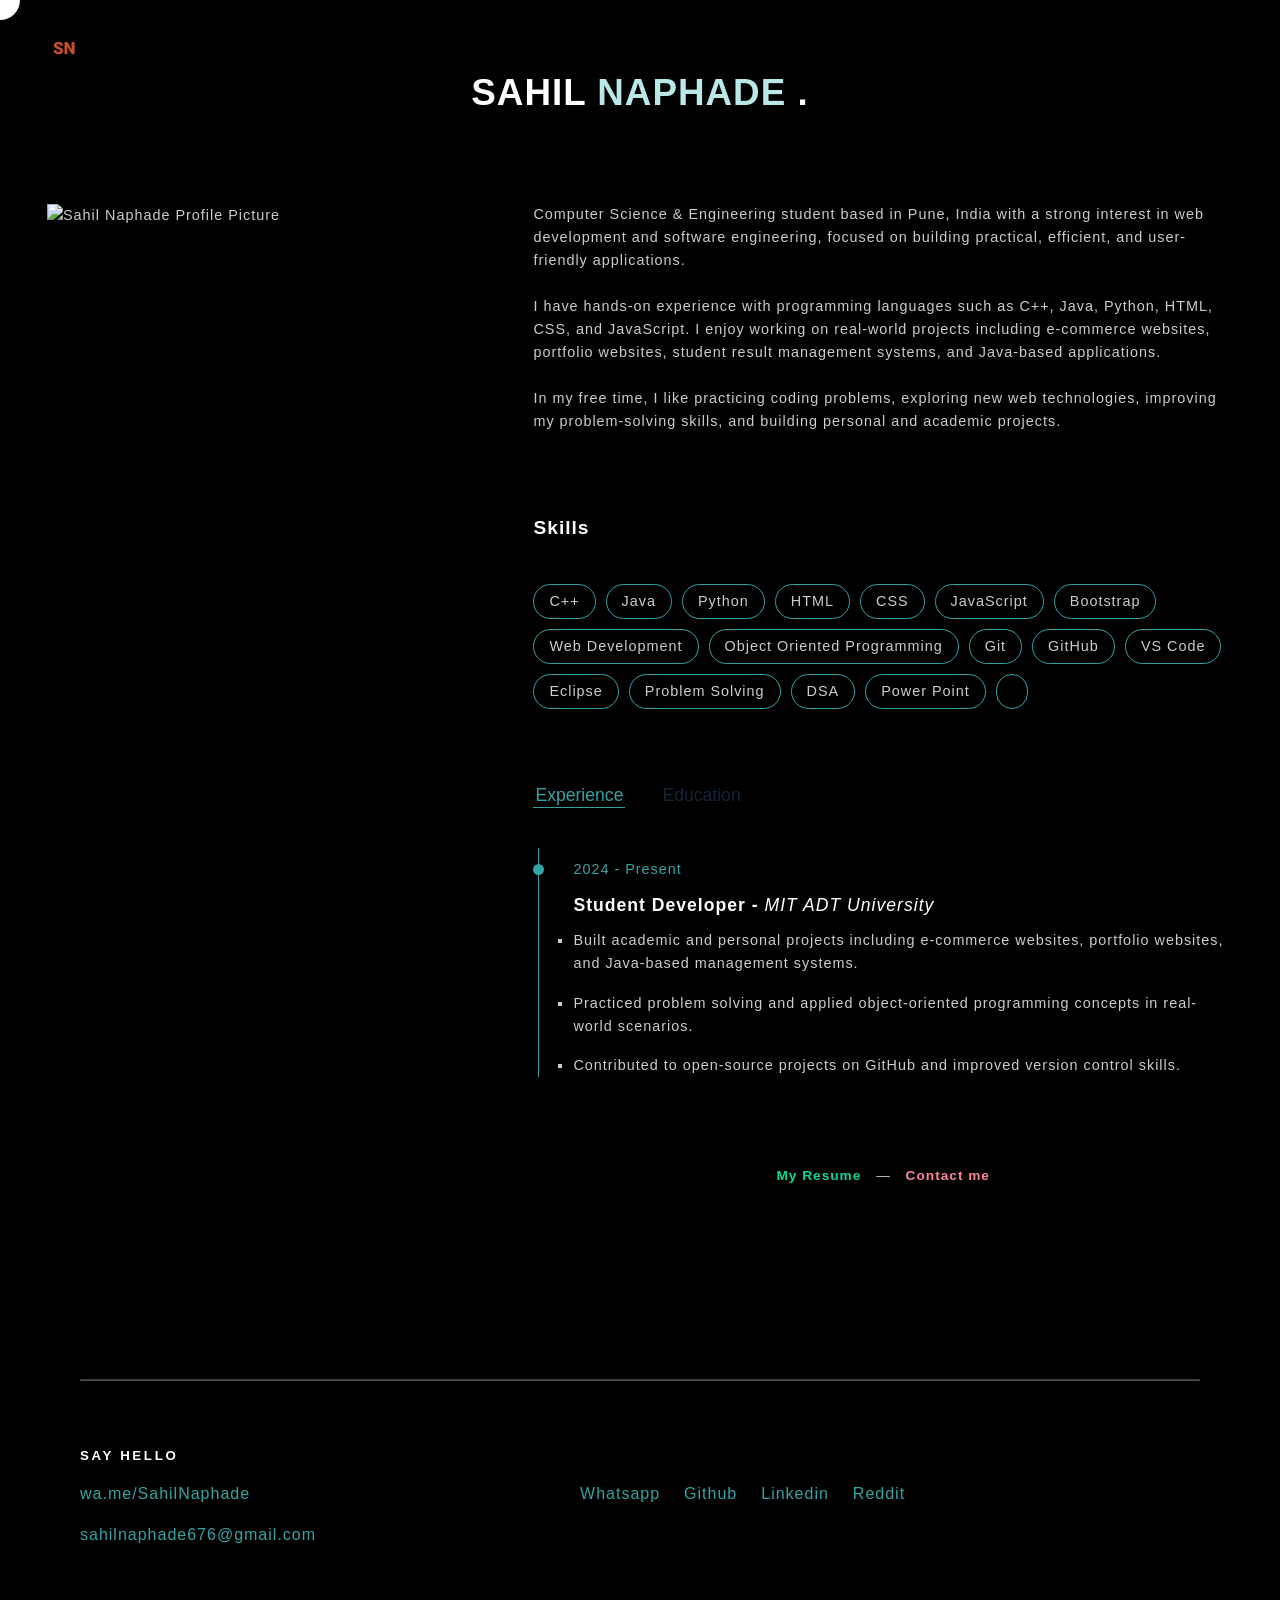
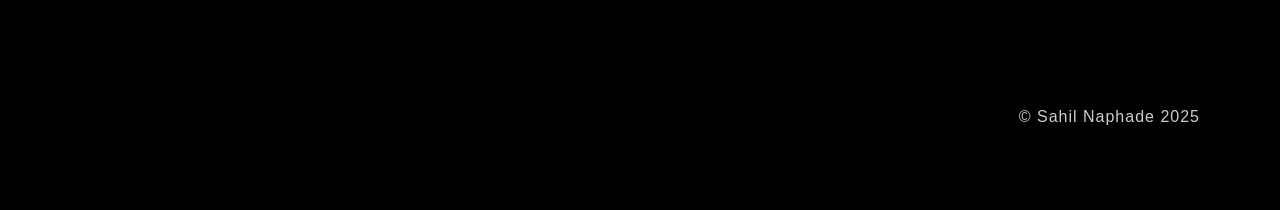
==== about.html @ 0ff56033 "Fix HTML formatting and restore original content" ====
<!DOCTYPE html>
<html lang="en" data-theme="dark">

<head>
  <meta charset="UTF-8" />
  <meta http-equiv="X-UA-Compatible" content="IE=edge" />
  <meta name="viewport" content="width=device-width, initial-scale=1.0" />

  <link rel="stylesheet" href="styles.min.css" />

  <link rel="icon" type="image/png" href="../assets/img/fav.png" />

  <link rel="stylesheet" href="https://use.typekit.net/kse0maf.css" />



  <!-- Primary Meta Tags -->
  <title>Sahil Naphade | About Me</title>
  <meta name="Keywords"
    content="Sahil Naphade, Frontend Engineer, Technical Writer, Code, Communication, Web Development, User Experience, UI/UX Design, Portfolio, Front-End Developer, Developer, UI Engineer, Nigeria" />
  <meta name="description"
    content=" Sahil Naphade is a skilled Frontend Engineer and Technical Writer with experience in crafting elegant and efficient code, and communicating technical solutions to a diverse audience." />

  <!-- Open Graph / Facebook -->
  <meta property="og:type" content="website" />
  <meta property="og:url" content="https://israelmitolu.netlify.app/" />
  <meta property="og:title" content="Sahil Naphade | Frontend Engineer and Technical Writer" />
  <meta property="og:description"
    content=" Sahil Naphade is a skilled Frontend Engineer and Technical Writer with experience in crafting elegant and efficient code, and communicating technical solutions to a diverse audience." />
  <meta property="og:image" content="/assets/img/seo-img.png" />

  <!-- Instagram -->
  <meta property="twitter:card" content="summary_large_image" />
  <meta property="twitter:url" content="https://israelmitolu.netlify.app/" />
  <meta property="twitter:title" content="Sahil Naphade | Frontend Engineer and Technical Writer" />
  <meta property="twitter:description"
    content=" Sahil Naphade is a skilled Frontend Engineer and Technical Writer with experience in crafting elegant and efficient code, and communicating technical solutions to a diverse audience." />
  <meta property="twitter:image" content="/assets/img/seo-img.png" />
  <link rel="stylesheet" href="https://use.typekit.net/kse0maf.css" />
</head>

<body>
  <div class="cursor-effect"></div>
  <a href="index.html" class="logo" aria-label="Home">
    <img src="../assets/img/fav.png" alt="Logo" />
  </a>
  <section class="more-about">
    <div class="container">
      <div class="section-title">
        <h2>Sahil <span>Naphade </span>.</h2>
      </div>
      <div class="more-about-content">
        <div class="more-about-img">
          <img src="../assets/img/1000131009.jpg" alt="Sahil Naphade Profile Picture"
            style="width: 700px; height: 400px; object-fit: cover;" />

        </div>
        <div class="more-about-text">
          <p>
            Computer Science & Engineering student based in Pune, India with a
            strong interest in web development and software engineering,
            focused on building practical, efficient, and user-friendly
            applications.
          </p>
          <br />
          <p>
            I have hands-on experience with programming languages such as C++,
            Java, Python, HTML, CSS, and JavaScript. I enjoy working on
            real-world projects including e-commerce websites, portfolio
            websites, student result management systems, and Java-based
            applications.
          </p>
          <br />
          <p>
            In my free time, I like practicing coding problems, exploring new
            web technologies, improving my problem-solving skills, and
            building personal and academic projects.
          </p>

          <h3>Skills</h3>
          <div class="skills">
            <div class="skill-item">C++</div>
            <div class="skill-item">Java</div>
            <div class="skill-item">Python</div>
            <div class="skill-item">HTML</div>
            <div class="skill-item">CSS</div>
            <div class="skill-item">JavaScript</div>
            <div class="skill-item">Bootstrap</div>
            <div class="skill-item">Web Development</div>
            <div class="skill-item">Object Oriented Programming</div>
            <div class="skill-item">Git</div>
            <div class="skill-item">GitHub</div>
            <div class="skill-item">VS Code</div>
            <div class="skill-item">Eclipse</div>
            <div class="skill-item">Problem Solving</div>
            <div class="skill-item">DSA</div>
            <div class="skill-item">Power Point</div>
            <div class="skill-item"></div>

          </div>

          <div class="tabs">
            <button type="button" class="tab-item active" data-target="#experience">
              Experience
            </button>
            <button type="button" class="tab-item" data-target="#education">
              Education
            </button>
          </div>

          <!-- Experience -->
          <div class="tab-content active" id="experience">
            <div class="timeline">
              <div class="timeline-item">
                <span class="date">2024 - Present</span>
                <h4>Student Developer - <span>MIT ADT University</span></h4>
                <ul>
                  <li>
                    Built academic and personal projects including e-commerce
                    websites, portfolio websites, and Java-based management
                    systems.
                  </li>
                  <li>
                    Practiced problem solving and applied object-oriented
                    programming concepts in real-world scenarios.
                  </li>
                  <li>
                    Contributed to open-source projects on GitHub and improved
                    version control skills.
                  </li>
                </ul>
              </div>
            </div>
          </div>

          <!-- Education -->
          <div class="tab-content" id="education">
            <div class="timeline">
              <div class="timeline-item">
                <span class="date">2024 - 2028</span>
                <h4>
                  B.Tech in Computer Science & Engineering -
                  <span>MIT ADT University</span>
                </h4>
              </div>
            </div>
          </div>

          <div class="about-cta">
            <a href="My Resume.jpg" class="skills-cta" target="_blank">
              My Resume
            </a>

            <span>—</span>
            <a href="../index.html#contact" class="exp-cta">Contact me</a>
          </div>
        </div>
      </div>
    </div>
  </section>
  <footer class="footer">
      <hr />
      <div class="footer-head">
        <h5>Say Hello</h5>
        <div class="link-container">
          <div class="footer-links">
            <p><a data-text="wa.me/sahilnaphade" href="https://api.whatsapp.com/send?phone=919356968152" target="_blank"
                rel="noopener noreferrer">wa.me/SahilNaphade</a></p>
            <p><a data-text="sahilnaphade676@gmail.com"
                href="mailto:sahilnaphade676@gmail.com">sahilnaphade676@gmail.com</a></p>
          </div>
          <div class="footer-links">
            <p><a href="https://api.whatsapp.com/send?phone=919356968152" target="_blank">
                <i class="fa-brands fa-whatsapp"></i> Whatsapp</a></p>
            <p><a href="https://github.com/sahilprojects676" target="_blank">
                <i class="fa-brands fa-github"></i> Github
              </a></p>
            <p><a href="https://www.linkedin.com/in/sahil-naphade-460758259/" target="_blank">
                <i class="fa-brands fa-linkedin"></i> Linkedin
              </a></p>
            <p><a href="https://www.reddit.com/user/Advanced-Tap9107/?utm_source=share&utm_medium=web3x&utm_name=web3xcss&utm_term=1&utm_content=share_button" target="_blank">
                <i class="fa-brands fa-reddit"></i> Reddit
              </a></p>
          </div>
        </div>
      </div>
      <div class="footer-copy"> &copy; Sahil Naphade 2025</div>
    </footer>

  <script src="app.js"></script>
  <script>
    const tabsContainer = document.querySelector(".tabs"),
      moreAboutSection = document.querySelector(".more-about");

    tabsContainer.addEventListener("click", (e) => {
      if (
        e.target.classList.contains("tab-item") &&
        !e.target.classList.contains("active")
      ) {
        tabsContainer.querySelector(".active").classList.remove("active");
        e.target.classList.add("active");
        const target = e.target.getAttribute("data-target");
        moreAboutSection
          .querySelector(".tab-content.active")
          .classList.remove("active");
        moreAboutSection.querySelector(target).classList.add("active");
      }
    });
    
  </script>
</body>

</html>
---- styles.min.css ----
@import"https://fonts.googleapis.com/css2?family=Open+Sans:ital,wght@0,300;0,400;0,700;0,800;1,600&display=swap";

html {
    --mainColor: #34a3a3;
    --secondColor: #bae8e8;
    --thirdColor: #27496d;
    --pink: #fb839e;
    --green-alt: #06d79c;
    --purple: #8a49ff;
    --bg: black;
    --darkBlue: #0b0b0f;
    --white: white;
    --whiteLight: #ffffffcc
}

html[data-theme=light] {
    --mainColor: #39a2db;
    --secondColor: #a2dbfa;
    --thirdColor: #39a2db;
    --pink: #ff94cc;
    --green-alt: #a8dadc;
    --purple: #a239ea;
    --bg: #fff;
    --darkBlue: #fcfcfc;
    --white: #131313;
    --whiteLight: #343a40
}

::-webkit-scrollbar {
    width: 5px;
    border-radius: 10px 0
}

::-webkit-scrollbar-track {
    background-color: var(--bg)
}

::-webkit-scrollbar-thumb {
    background-color: var(--mainColor)
}

.intro {
    background: var(--bg);
    position: fixed;
    top: 0;
    left: 0;
    width: 100%;
    height: 100%;
    display: flex;
    justify-content: center;
    align-items: center;
    flex-direction: column;
    z-index: 1000
}

.intro-text {
    color: var(--thirdColor);
    font-family: "Open Sans", sans-serif;
    font-size: 2em
}

.intro-btn {
    display: block;
    padding: 14px 18px;
    font-weight: 800;
    font-size: 12px;
    letter-spacing: 6px;
    color: var(--white);
    border: 1px solid var(--white);
    outline: none;
    font-family: "Open Sans", sans-serif;
    overflow: hidden;
    background: none;
    transition: .8s ease-out;
    position: relative;
    margin-top: 2em;
    z-index: 10;
    transform: translateX(-75%)
}

.intro-btn:hover {
    color: var(--bg);
    cursor: crosshair
}

.intro-btn::before {
    content: "";
    position: absolute;
    background: var(--white);
    left: 0;
    right: 0;
    bottom: 0;
    top: 100%;
    transition: top .8s ease-out;
    z-index: -9
}

.intro-btn:hover::before {
    top: 0
}

.slider {
    background: var(--green-alt);
    position: fixed;
    top: 0;
    left: 0;
    width: 100%;
    height: 100%;
    transform: translateY(100%);
    z-index: 1000
}

.slider-2 {
    background: var(--purple);
    position: fixed;
    top: 0;
    left: 0;
    width: 100%;
    height: 100%;
    transform: translateY(100%);
    z-index: 1000
}

.hide {
    background: var(--bg);
    overflow: hidden
}

.hide span {
    transform: translateY(100%);
    display: inline-block
}

.cursor-effect {
    width: 2.5rem;
    height: 2.5rem;
    border-radius: 50%;
    transform: translate(-50%, -50%);
    pointer-events: none;
    position: absolute;
    transition: all .3s ease;
    z-index: 1000;
    -webkit-backdrop-filter: invert(1);
    backdrop-filter: invert(1)
}

.link-grow {
    transform: scale(2);
    transform-origin: 100% 100%;
    background: rgba(255, 255, 255, .3)
}

.effect-wrap .effect {
    position: absolute;
    z-index: 1
}

.effect-wrap .effect-1 {
    width: 20px;
    height: 20px;
    border: 3px solid var(--purple);
    right: 10%;
    bottom: 10%;
    animation: spin 10s linear infinite
}

.effect-wrap .effect-2 {
    left: 3%;
    bottom: 20%;
    width: 40px;
    display: flex;
    flex-wrap: wrap;
    justify-content: space-between;
    animation: topBounce 3s ease-in-out infinite
}

.effect-wrap .effect-2 div {
    height: 3px;
    width: 3px;
    background-color: var(--pink);
    margin: 0 3px 8px;
    border-radius: 50%
}

.effect-wrap .effect-3 {
    border-top: 25px solid rgba(0, 0, 0, 0);
    border-left: 25px solid var(--green-alt);
    left: 30%;
    top: 10%;
    animation: spin 15s linear infinite
}

.effect-wrap .effect-3::before {
    content: "";
    border-top: 30px solid rgba(0, 0, 0, 0);
    border-left: 30px solid var(--mainColor);
    position: absolute;
    opacity: .5;
    right: 0px;
    top: -25px
}

@keyframes spin {
    0% {
        transform: rotate(0deg)
    }

    100% {
        transform: rotate(360deg)
    }
}

@keyframes topBounce {

    0%,
    100% {
        transform: translateY(0)
    }

    50% {
        transform: translateY(25px)
    }
}

.inner {
    background: var(--green-alt);
    border-radius: 10px;
    max-width: 250px;
    -webkit-clip-path: circle(10% at 83% 18%);
    clip-path: circle(10% at 83% 18%);
    padding: 2rem;
    transition: all .6s ease-in-out;
    position: absolute;
    top: .5rem;
    right: 2rem;
    z-index: 100
}

.inner:hover {
    -webkit-clip-path: circle(75%);
    clip-path: circle(75%);
    background: linear-gradient(to bottom left, var(--green-alt), var(--darkBlue))
}

.inner span {
    float: right;
    color: var(--white);
    font-style: italic;
    font-weight: bold;
    transition: color .5s;
    position: relative;
    margin-right: 5%
}

.inner:hover span {
    color: rgba(255, 255, 255, 0)
}

.inner h1 {
    color: var(--white);
    padding: .75rem 0;
    margin-bottom: .75rem
}

.inner p {
    color: var(--white);
    font-size: .8rem;
    line-height: 1.6;
    font-weight: 300
}

.inner a {
    text-decoration: none;
    color: var(--white);
    font-size: .75rem;
    border-bottom: 3px dotted var(--mainColor)
}

input[type=checkbox] {
    height: 0;
    width: 0;
    visibility: hidden
}

input[type=checkbox]:checked+label {
    background: var(--mainColor)
}

input[type=checkbox]:checked+label:after {
    left: calc(100% - 5px);
    transform: translateX(-100%)
}

.toggle {
    cursor: pointer;
    text-indent: -9999px;
    width: 52px;
    height: 27px;
    background: #d3d3d3;
    float: right;
    border-radius: 100px;
    position: absolute;
    bottom: 8%;
    right: 50%;
    left: 50%;
    transform: translate(-50%, -50%)
}

.toggle:after {
    content: "";
    position: absolute;
    top: 3px;
    left: 3px;
    width: 20px;
    height: 20px;
    background: #fff;
    border-radius: 90px;
    transition: .3s
}

.toggle:active:after {
    width: 45px
}

html.transition,
html.transition *,
html.transition *:before,
html.transition *:after {
    transition: all 750ms !important;
    transition-delay: 0 !important
}

* {
    margin: 0;
    padding: 0;
    box-sizing: border-box;
    outline: none
}

::before,
::after {
    box-sizing: border-box
}

h1,
h2,
h3,
h4,
h5,
h6 {
    color: var(--white);
    font-weight: 600
}

body {
    font-size: 10px;
    line-height: 1.6;
    letter-spacing: 1px;
    font-family: "Open Sans", sans-serif;
    font-weight: 300;
    color: var(--white);
    min-height: 100vh;
    max-width: 100%;
    background: var(--bg);
    -webkit-tap-highlight-color: rgba(0, 0, 0, 0);
    overflow-x: hidden;
    scroll-behavior: smooth
}

a {
    text-decoration: none;
    color: var(--secondColor);
    cursor: crosshair
}

img {
    vertical-align: middle;
    max-width: 100%
}

.container {
    margin: auto;
    width: 100%;
    max-width: 1480px
}

button {
    font-family: inherit;
    font-weight: inherit
}

section {
    padding: 15rem 0
}

.section-title {
    padding: 0 15px;
    width: 100%;
    margin-bottom: 40px
}

.section-title h2 {
    text-align: center;
    font-size: 40px
}

@font-face {
    font-family: "the_historia_demoregular";
    src: url("../fonts/fontsfree-net-thehistoriademo-webfont.woff2") format("woff2"), url("../fonts/fontsfree-net-thehistoriademo-webfont.woff") format("woff")
}

@media screen and (max-width: 900px) {
    .about {
        padding: 2rem 2rem !important
    }
}

@media screen and (max-width: 768px) {
    header .landing-text h1 {
        padding: 3rem !important
    }

    header .nav-list {
        margin-top: 2.5rem;
        flex-direction: column
    }

    header .nav-list li {
        margin: 1rem 0
    }

    header .nav-list li .nav-link {
        font-size: 1.3rem
    }

    .portfolio {
        margin-top: 12rem
    }

    .about-heading h2,
    .services-heading h2,
    .contact-title h2 {
        font-size: 1.5rem !important
    }

    .footer-links:nth-child(1) {
        margin-right: 5em !important
    }

    .more-about-content {
        flex-direction: column;
        flex-wrap: wrap
    }

    .more-about-img,
    .more-about-text {
        width: 100% !important;
        margin: 2rem auto
    }

    .cursor-effect {
        display: none
    }

    .about .container {
        flex-direction: column;
        flex-wrap: wrap
    }

    .about .container .profile-img {
        margin-bottom: 2.5rem
    }
}

@media screen and (max-width: 600px) {
    .landing-text h1 {
        font-size: 5rem !important;
        padding: 2rem
    }

    .nav-list {
        margin-top: -1rem !important
    }

    .nav-list .nav-link {
        font-size: 3.5rem !important
    }

    .menu-toggler {
        top: 2.2rem;
        right: 1rem;
        width: 1.5rem;
        height: 1rem
    }

    .about {
        margin-top: 9rem !important
    }

    .about .container {
        flex-direction: column
    }

    .about .container .profile-img {
        margin: 0 2rem 4rem 1rem
    }

    .logo {
        top: 2.2rem;
        left: 1rem;
        width: 4rem !important;
        padding: .6rem .3rem !important
    }

    .logo h2 {
        font-size: 1.2rem !important
    }

    .project {
        padding: 4em !important
    }

    .contact .container {
        padding: 0px 20px !important
    }

    .contact .container form {
        width: 100% !important;
        min-width: 0 !important
    }

    .contact .container form .input-row {
        flex-direction: column
    }

    .contact .container form .input-row .side {
        width: 100% !important;
        margin-bottom: 50px
    }

    .contact .container form .textarea {
        margin-top: 0 !important
    }

    .sub {
        font-size: .9rem !important;
        margin: 0px 0 60px !important
    }

    .services {
        margin-top: 6rem !important;
        padding: 4rem 1rem !important
    }

    .about-content p {
        margin-top: 0rem !important;
        font-size: .8rem !important
    }

    .contact-title {
        padding: 6rem 2rem 2rem 6rem !important
    }

    .footer-links:nth-child(1) {
        margin-bottom: 5em;
        margin-right: -6em !important
    }

    .effect-3 {
        top: 12rem !important;
        left: 5rem !important
    }

    .inner {
        top: 1rem !important;
        max-width: 220px !important;
        padding: 1rem
    }

    .inner span {
        display: none
    }
}

@media screen and (max-width: 350px) {
    header .landing-text {
        flex-direction: column
    }

    header .landing-text h1 {
        font-size: 5rem
    }

    .profile-img {
        max-width: 400px
    }

    .services-heading h2 {
        font-size: 1.2rem !important
    }

    .services-content p,
    .about-content {
        font-size: .6rem
    }
}

@media screen and (max-width: 300px) {
    .services-heading h2 {
        font-size: 1rem !important
    }

    .project-box {
        padding: 1.4rem !important
    }
}

@media screen and (max-width: 360px) {
    .service-item p {
        font-size: .67rem !important
    }
}

.about {
    margin-top: 13rem;
    padding: 2rem 6rem;
    position: relative
}

.about .container {
    display: flex;
    align-items: center;
    justify-content: center
}

.about .container .about-heading {
    text-align: center;
    text-transform: uppercase;
    line-height: 0;
    margin-bottom: 3rem
}

.about .container .about-heading h2 {
    font-size: 3rem;
    opacity: 1
}

.about .container .profile-img {
    flex: 1;
    margin-right: 2.5rem;
    z-index: 100;
    position: relative
}

.about .container .profile-img img {
    width: 510px;
    height: auto;
    -o-object-fit: cover;
    object-fit: cover;
    filter: grayscale(100%);
    transition: .3s
}

.about .container .profile-img img:hover {
    filter: none;
    transform: scale(1.05)
}

.about .container .about-content {
    flex: 1;
    font-size: 1rem;
    line-height: 2
}

.about .container .about-content p {
    margin-top: 5rem;
    font-weight: 300;
    text-align: left;
    color: var(--white)
}

.about .container .about-content p a {
    font-weight: 700;
    color: var(--mainColor)
}

.about-cta {
    text-align: center;
    margin: 2rem 0;
    font-size: .95em
}

.about-cta span {
    margin-left: 10px
}

.about-cta a {
    font-weight: 800;
    position: relative;
    color: var(--green-alt)
}

.about-cta a::before {
    position: absolute;
    content: "";
    bottom: 0;
    left: 0;
    height: 1px;
    width: 0%;
    background-color: var(--secondColor);
    transition: width .3s ease
}

.about-cta a:hover::before {
    width: 100%
}

.about-cta .exp-cta {
    color: var(--pink);
    margin-left: 10px
}

.contact {
    background: var(--bg);
    max-width: 1480px;
    margin: 6rem auto 0 auto;
    padding-top: 4rem
}

.contact-title {
    display: flex;
    flex-direction: column;
    padding: 6rem 6rem 2rem 6rem;
    text-align: right
}

.contact-title h5 {
    text-transform: uppercase;
    color: var(--whiteLight);
    font-size: .8rem;
    letter-spacing: 3px
}

.contact-title h2 {
    font-size: 2.2rem;
    text-transform: capitalize;
    letter-spacing: -1px
}

.contact .container {
    display: flex;
    align-items: center;
    flex-direction: column;
    padding: 60px 0
}

.contact .container .sub {
    text-align: center;
    line-height: 1.3;
    font-size: 1.3rem;
    color: var(--whiteLight);
    margin: 50px 0 60px
}

.contact .container form {
    width: 70%;
    min-width: 450px
}

.contact .container form .input-row {
    display: flex;
    justify-content: space-between
}

.contact .container form .input-row .side {
    width: 45%
}

.contact .container form label {
    margin-top: 20px;
    display: block;
    text-transform: capitalize;
    color: #868f97;
    font-size: 12px;
    margin-bottom: 5px
}

.contact .container form input,
.contact .container form textarea {
    border: 0;
    border-radius: 0;
    box-sizing: border-box;
    border-bottom: 1px solid var(--white);
    background: rgba(0, 0, 0, 0);
    outline: none;
    box-shadow: none;
    text-align: left;
    font-size: 14.5px;
    width: 100%;
    color: var(--white);
    padding: .6em .6em .6em 0
}

.contact .container form .textarea {
    margin-top: 99px
}

.contact .container form .textarea textarea {
    resize: none;
    line-height: 1.4
}

.contact .container form button {
    outline: none;
    cursor: pointer;
    text-transform: capitalize;
    color: var(--white);
    padding: 15px 30px;
    background: rgba(0, 0, 0, 0);
    border: 1px solid var(--mainColor);
    display: block;
    margin: 80px auto 0;
    position: relative;
    color: var(--mainColor)
}

.contact .container form button:hover {
    color: var(--white);
    background: var(--mainColor);
    transition: .3s all ease
}

header {
    width: 100%;
    height: 100vh;
    background: var(--darkBlue);
    position: relative
}

header .landing-text {
    position: absolute;
    top: 50%;
    left: 50%;
    transform: translate(-50%, -50%);
    text-align: center;
    width: 100%;
    z-index: 10;
    -webkit-user-select: none;
    -moz-user-select: none;
    user-select: none
}

header .landing-text h1 {
    font-size: 10rem;
    font-family: "the_historia_demoregular", sans-serif;
    padding: 1rem;
    background: linear-gradient(to top, var(--mainColor), var(--secondColor));
    -webkit-background-clip: text;
    background-clip: text;
    -webkit-text-fill-color: rgba(0, 0, 0, 0);
    letter-spacing: 5px
}

header .landing-text p {
    font-size: .9rem;
    padding: 0 1rem
}

.logo img {
    position: fixed;
    top: 1rem;
    left: 2rem;
    width: 4rem;
    background-color: rgba(var(--bg), 0.75);
    padding: .3rem;
    z-index: 101;
    -webkit-user-select: none;
    -moz-user-select: none;
    user-select: none
}

.project {
    max-width: 1480px;
    margin: auto;
    padding: 6rem 0
}

.project h5 {
    text-transform: uppercase;
    color: var(--whiteLight) !important;
    font-size: .8rem;
    letter-spacing: 3px
}

.project h2 {
    font-size: 2.2rem;
    text-transform: capitalize;
    letter-spacing: -1px
}

.project-item-container {
    display: grid;
    grid-template-columns: repeat(auto-fit, minmax(18rem, 1fr));
    grid-gap: 4rem;
    color: var(--bg);
    margin: 6rem auto 0 auto;
    max-width: 1720px;
    width: 100%
}

.project-box {
    padding: 2rem;
    height: 18rem;
    display: flex;
    flex-direction: column;
    gap: 3rem;
    position: relative
}

@media only screen and (max-width: 56.25em) {
    .project-box {
        height: 18rem
    }
}

.project-box:hover {
    border: solid 2px var(--white);
    color: var(--white)
}

.project .project-box:nth-child(1):hover:after {
    outline: 2px solid #add8e6;
    background: #add8e6
}

.project .project-box:nth-child(2):hover:after {
    background: #f08080;
    outline: 2px solid #f08080
}

.project .project-box:nth-child(3):hover:after {
    background: #e0ffff;
    outline: 2px solid #e0ffff
}

.project .project-box:nth-child(4):hover:after {
    background: #d3d3d3;
    outline: 2px solid #789
}

.project .project-box:nth-child(4):hover:after .project-box__link {
    width: -moz-min-content;
    width: min-content
}

.project .project-box:nth-child(5):hover:after {
    background: #90ee90;
    outline: 2px solid #90ee90
}

.project .project-box:nth-child(5):hover:after .project-box__link {
    width: -moz-min-content;
    width: min-content
}

.project .project-box:nth-child(6):hover:after {
    background: #ffffe0;
    outline: 2px solid #ffffe0
}

.project .project-box:nth-child(6):hover:after .project-box__link {
    width: -moz-min-content;
    width: min-content
}

.project .project-box:nth-child(7):hover:after {
    background: #20b2aa;
    outline: 2px solid #20b2aa
}

.project .project-box:nth-child(7):hover:after .project-box__link {
    width: -moz-min-content;
    width: min-content
}

.project .project-box:nth-child(8):hover:after {
    background: #ffb6c1;
    outline: 2px solid #ffb6c1
}

.project .project-box:nth-child(8):hover:after .project-box__link {
    width: -moz-min-content;
    width: min-content
}

.project-box__link {
    align-self: flex-end;
    width: 25%;
    display: flex;
    justify-content: flex-end;
    align-items: center
}

@media only screen and (max-width: 56.25em) {
    .project-box__link {
        width: 30%
    }
}

.project-box__link a ion-icon {
    width: 35px;
    height: 25px;
    color: var(--white)
}

.project-box__content {
    align-self: center
}

.project-box__content h3 {
    margin-bottom: 3rem;
    letter-spacing: -0.5px;
    line-height: 2rem;
    font-size: 1.5rem;
    font-weight: 800;
    text-transform: capitalize;
    color: var(--whiteLight)
}

.project-box__content h5 {
    color: var(--secondColor);
    font-size: 1em;
    font-weight: 400
}

.project-box {
    position: relative;
    background: var(--bg);
    border: 1px solid var(--white)
}

.project-box:after {
    content: "";
    position: absolute;
    width: 103%;
    height: 101%;
    top: 1rem;
    right: .5rem;
    z-index: -1
}

.project-box:hover {
    background: none;
    background-color: var(--darkBlue);
    transition: all .2s ease
}

.project-box:hover:after {
    transition: all .2s ease
}

.project-box__absolute-link {
    position: absolute;
    top: 0;
    left: 0;
    width: 100%;
    height: 100%
}

.services {
    margin: 6rem 0;
    background: var(--bg)
}

.services .services-content {
    text-align: center
}

.services .services-content .services-heading {
    text-align: center;
    text-transform: uppercase;
    line-height: 0;
    margin-bottom: 3rem
}

.services .services-content .services-heading h2 {
    font-size: 3rem;
    opacity: 1;
    margin: 1rem 0 6rem
}

.services .services-content .services-heading h2 span {
    color: var(--mainColor)
}

.services .service-item-container {
    width: 100%;
    display: flex;
    justify-content: space-evenly;
    align-items: center;
    text-align: center;
    flex-wrap: wrap
}

.services .service-item-container .service-item {
    display: flex;
    flex-direction: column;
    justify-content: space-around;
    align-items: center;
    border-radius: 10px;
    width: 350px;
    height: 300px;
    padding: 20px 25px;
    margin: 20px;
    position: relative
}

.services .service-item-container .service-item:hover {
    box-shadow: inset 6px 6px 30px rgba(246, 246, 246, .2);
    transition: all .3s ease
}

.services .service-item-container .service-item ion-icon {
    width: 55px;
    height: 55px;
    color: var(--mainColor)
}

.services .service-item-container .service-item h5 {
    color: var(--white);
    letter-spacing: 1px;
    font-size: 1.2rem;
    margin: 10px 0
}

.services .service-item-container .service-item p {
    color: var(--whiteLight);
    font-size: 1.4em
}

.footer {
    background: var(--bg);
    padding: 8rem 5rem 5rem;
    position: relative;
    z-index: 1
}

.footer hr {
    border-color: var(--whiteLight);
    border-width: 1px;
    margin-bottom: 4rem;
    opacity: .4
}

.footer-head {
    margin-top: 2rem;
    font-size: 1rem;
    font-weight: 500
}

.footer-head h5 {
    text-transform: uppercase;
    letter-spacing: .2em;
    margin-bottom: 15px
}

.footer-head .link-container {
    color: var(--thirdColor);
    display: flex;
    flex-wrap: wrap
}

.footer-head .link-container .footer-links:nth-child(1) {
    margin-right: 15em
}

.footer-head .link-container .footer-links:nth-child(2) {
    display: flex;
    flex-direction: row
}

.footer-head .link-container .footer-links:nth-child(2) p {
    margin-left: 1.5rem
}

.footer-head .link-container .footer-links p {
    margin-bottom: 16px
}

.footer-head .link-container .footer-links p a {
    color: var(--mainColor)
}

.footer-head .link-container .footer-links p a:hover {
    transition: .3s;
    color: var(--thirdColor)
}

.footer-copy {
    color: var(--whiteLight);
    padding: 140px 0 0;
    text-align: right;
    font-size: 1rem
}

.more-about {
    padding: 2rem;
    width: 100%;
    height: 100%;
    margin: auto;
    font-size: .9rem;
    color: var(--whiteLight)
}

.more-about h2 {
    font-size: 2.3rem;
    text-transform: uppercase;
    margin: 2rem 0 5rem
}

.more-about h2 span {
    color: var(--secondColor)
}

.more-about-content {
    display: flex;
    flex-wrap: wrap;
    margin: auto;
    width: 100%;
    justify-content: space-between
}

.more-about-img {
    width: 40%;
    height: auto;
    padding: 0 15px;
    -webkit-user-select: none;
    -moz-user-select: none;
    user-select: none;
    max-width: 400px;
    z-index: 100
}

.more-about-text {
    width: 60%;
    padding: 0 15px
}

.more-about-text h3 {
    font-size: 1.2rem;
    margin: 5rem 0 2.5rem
}

.more-about-text .skills {
    display: flex;
    flex-wrap: wrap
}

.more-about-text .skills .skill-item {
    background: rgba(var(--darkBlue), 0.7);
    border: 1px solid var(--mainColor);
    padding: 5px 15px;
    margin: 0 10px 10px 0;
    border-radius: 20px
}

.more-about-text .tabs {
    margin-top: 4rem
}

.more-about-text .tabs .tab-item {
    padding: 2px;
    background-color: rgba(0, 0, 0, 0);
    border: none;
    display: inline-block;
    color: var(--thirdColor);
    font-size: 1.1rem;
    cursor: crosshair;
    font-weight: 500;
    font-family: inherit;
    -webkit-user-select: none;
    -moz-user-select: none;
    user-select: none;
    margin-right: 30px;
    position: relative;
    opacity: .5;
    transition: all .3s ease
}

.more-about-text .tabs .tab-item:last-child {
    margin: 0
}

.more-about-text .tabs .tab-item::before {
    content: "";
    position: absolute;
    left: 0;
    bottom: 0;
    width: 0%;
    height: 1px;
    background-color: var(--thirdColor);
    transition: width .3s ease
}

.more-about-text .tabs .tab-item:hover::before {
    width: 100%
}

.more-about-text .tabs .tab-item.active {
    color: var(--mainColor);
    opacity: 1;
    cursor: crosshair
}

.more-about-text .tabs .tab-item.active::before {
    width: 100%;
    background-color: var(--mainColor)
}

.tab-content {
    padding: 40px 0;
    display: none
}

.tab-content .timeline {
    position: relative
}

.tab-content .timeline::before {
    content: "";
    position: absolute;
    height: 100%;
    width: 1px;
    top: 0;
    left: 5px;
    background-color: var(--mainColor)
}

.tab-content .timeline-item {
    margin-bottom: 30px;
    position: relative;
    padding: 10px 0 0 40px
}

.tab-content .timeline-item::before {
    content: "";
    position: absolute;
    height: 11px;
    width: 11px;
    background-color: var(--mainColor);
    left: 0;
    top: 16px;
    border-radius: 50%
}

.tab-content .timeline-item .date {
    display: block;
    color: var(--mainColor);
    font-weight: 400;
    margin: 0 0 10px
}

.tab-content .timeline-item h4 {
    font-size: 1.1rem;
    margin: 0 0 10px
}

.tab-content .timeline-item h4 span {
    font-weight: 400;
    font-style: italic
}

.tab-content .timeline-item ul {
    list-style-type: square
}

.tab-content .timeline-item ul li {
    margin-bottom: 1rem
}

.tab-content .timeline-item:last-child {
    margin-bottom: 0
}

.tab-content.active {
    display: block
}

/* CERTIFICATE GRID */
.cert-grid {
    display: grid;
    grid-template-columns: repeat(4, 1fr);
    gap: 20px;
    margin-top: 30px;
}

.cert-grid img {
    width: 100%;
    height: 200px;
    object-fit: cover;
    border-radius: 10px;
    cursor: pointer;
    border: 1px solid #242424;
    transition: transform 0.3s ease, box-shadow 0.3s ease;
}

.cert-grid img:hover {
    transform: scale(1.05);
    box-shadow: 0 12px 30px rgba(0, 0, 0, 0.7);
}

/* RESPONSIVE */
@media (max-width: 1024px) {
    .cert-grid {
        grid-template-columns: repeat(3, 1fr);
    }
}

@media (max-width: 768px) {
    .cert-grid {
        grid-template-columns: repeat(2, 1fr);
    }
}

@media (max-width: 480px) {
    .cert-grid {
        grid-template-columns: 1fr;
    }
}

.cert-grid {
    display: grid;
    grid-template-columns: repeat(4, 1fr);
    gap: 20px;
    margin-top: 30px;
}

.cert-grid img {
    width: 100%;
    height: 200px;
    object-fit: cover;
    cursor: pointer;
    border-radius: 10px;
    border: 1px solid #242424;
    transition: 0.3s;
}

.cert-grid img:hover {
    transform: scale(1.05);
}

#lightbox {
    position: fixed;
    inset: 0;
    background: rgba(0, 0, 0, 0.9);
    display: none;
    align-items: center;
    justify-content: center;
    z-index: 9999;
}

#lightbox img {
    max-width: 90%;
    max-height: 90%;
}

.lightbox-close {
    position: absolute;
    top: 20px;
    right: 30px;
    font-size: 40px;
    color: white;
    cursor: pointer;
}

/* RESET */
* {
    margin: 0;
    padding: 0;
    box-sizing: border-box;
}

body {
    background: #000;
    color: #fff;
    font-family: Arial, sans-serif;
}

/* ===== GALLERY ===== */

.image-gallery {
    max-width: 1200px;
    margin: auto;
    padding: 60px 20px;
}

.gallery-title {
    text-align: center;
    margin-bottom: 40px;
    font-size: 28px;
}

.gallery-grid {
    display: grid;
    grid-template-columns: repeat(4, 1fr);
    gap: 25px;
}

.gallery-item {
    position: relative;
    display: block;
    cursor: pointer;
    border-radius: 12px;
    overflow: hidden;
}

.gallery-item img {
    width: 100%;
    height: 200px;
    object-fit: cover;
}

/* title on image */
.img-title {
    position: absolute;
    top: 0;
    width: 100%;
    padding: 8px;
    background: rgba(0, 0, 0, 0.7);
    font-size: 13px;
    text-align: center;
}

/* ===== ZOOM MODAL ===== */

.zoom-toggle {
    display: none;
}

.zoom-modal {
    position: fixed;
    inset: 0;
    display: none;
    z-index: 9999;
}

.zoom-toggle:checked~.zoom-modal {
    display: block;
}

/* background overlay */
.zoom-overlay {
    position: fixed;
    inset: 0;
    background: rgba(0, 0, 0, 0.85);
    cursor: pointer;
}

/* centered zoom box */
.zoom-content {
    position: fixed;
    top: 50%;
    left: 50%;
    transform: translate(-50%, -50%);
    text-align: center;
    max-width: 90vw;
}

.zoom-content h3 {
    margin-bottom: 15px;
}

.zoom-content img {
    max-width: 100%;
    max-height: 70vh;
    border-radius: 10px;
}

/* close button */
.zoom-close {
    position: absolute;
    top: -40px;
    right: 0;
    font-size: 36px;
    cursor: pointer;
}

/* RESPONSIVE */
@media (max-width: 900px) {
    .gallery-grid {
        grid-template-columns: repeat(2, 1fr);
    }
}

@media (max-width: 500px) {
    .gallery-grid {
        grid-template-columns: 1fr;
    }
}

.zoom-content {
    h3 {
        font-size: 30px;
    }
}

.image-gallery {
    h2 {
        font-size: 40px;
    }
}
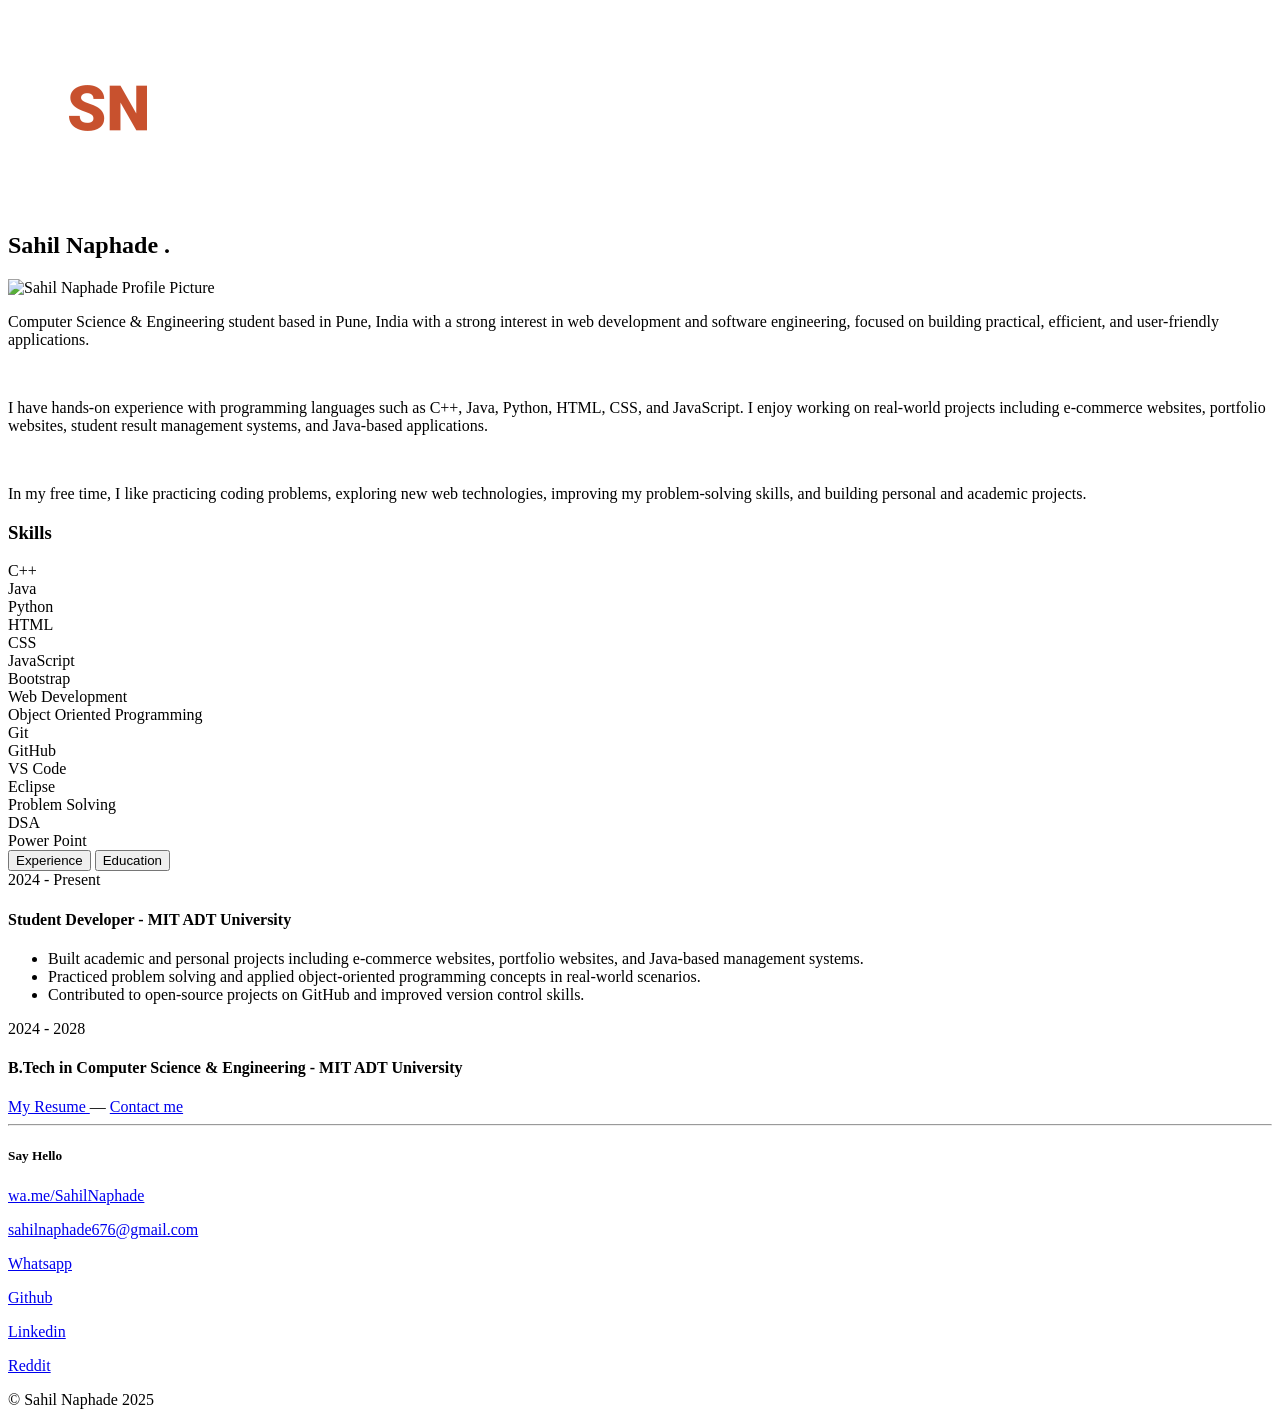
==== commit 898c577a: "Fix HTML formatting and update styles link" ====
--- a/about.html
+++ b/about.html
@@ -6,7 +6,7 @@
   <meta http-equiv="X-UA-Compatible" content="IE=edge" />
   <meta name="viewport" content="width=device-width, initial-scale=1.0" />
 
-  <link rel="stylesheet" href="styles.min.css" />
+  <link rel="stylesheet" href=".styles.min.css" />
 
   <link rel="icon" type="image/png" href="../assets/img/fav.png" />
 
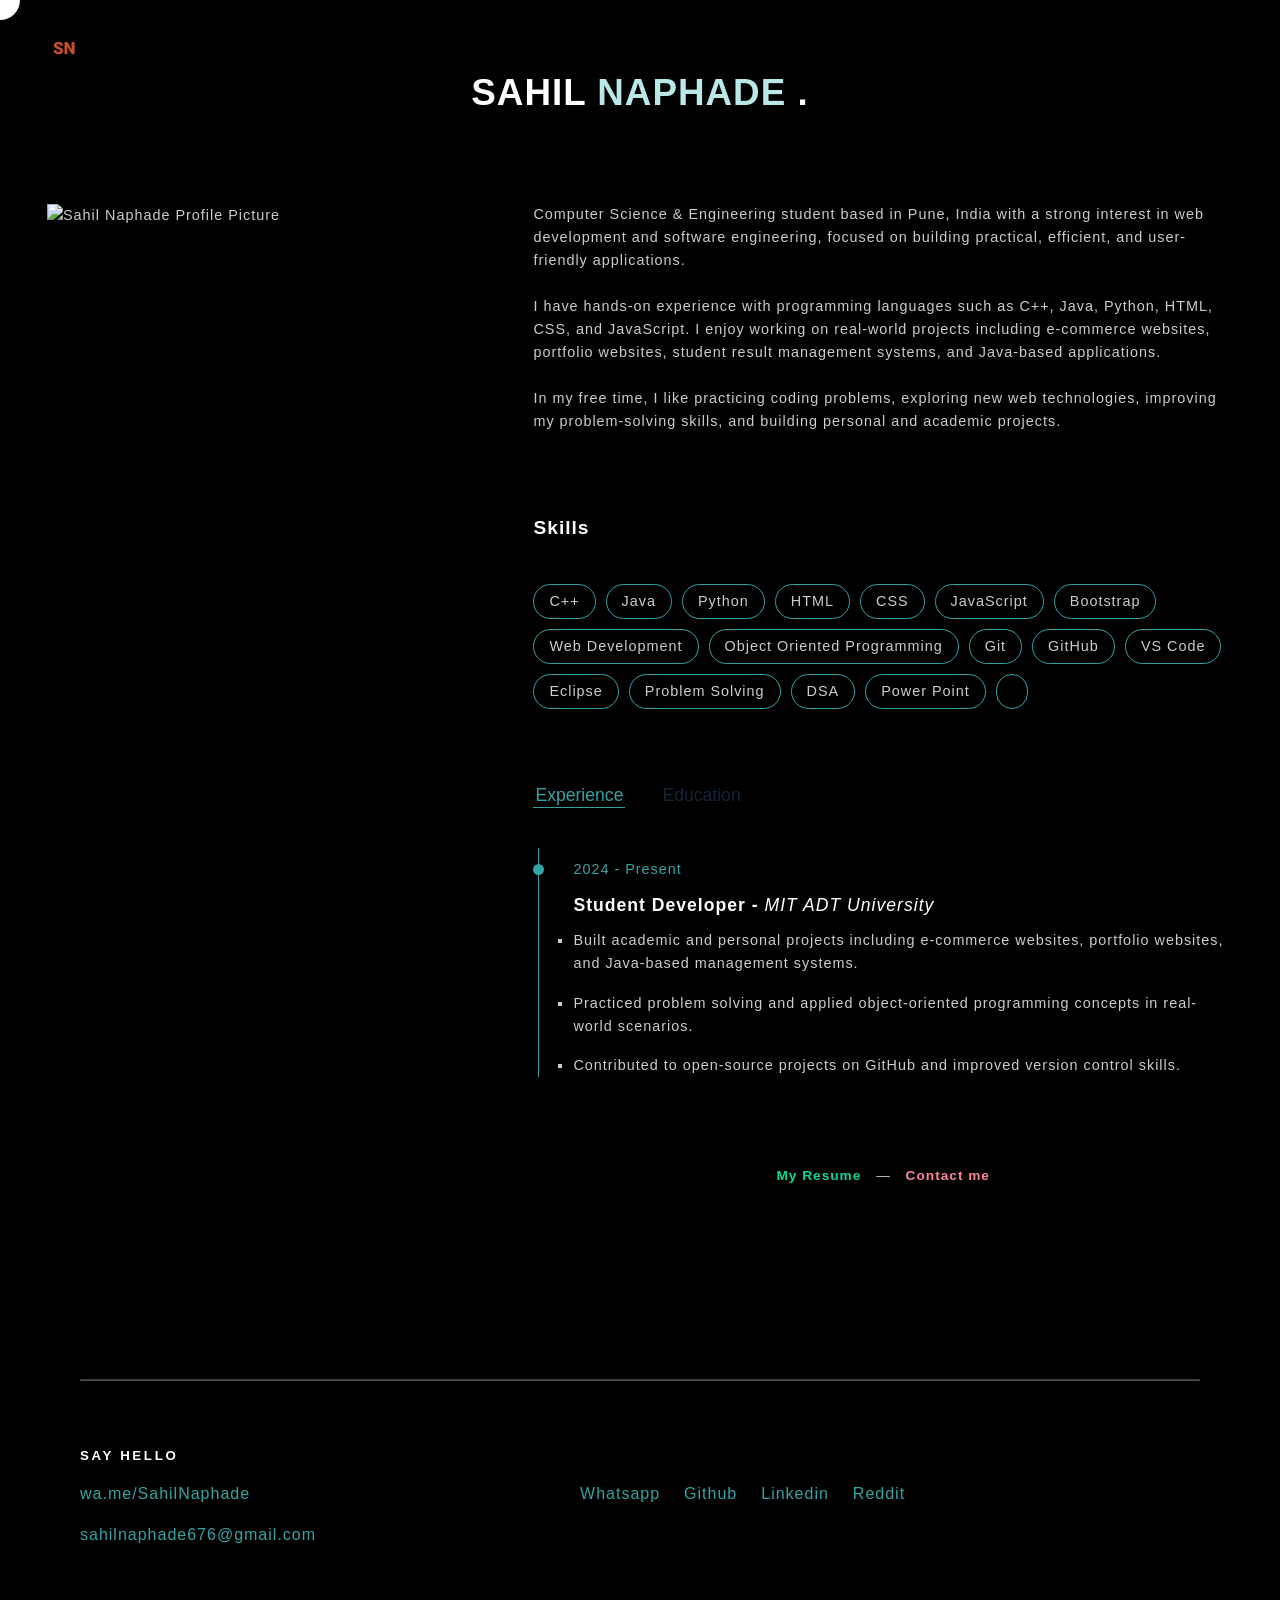
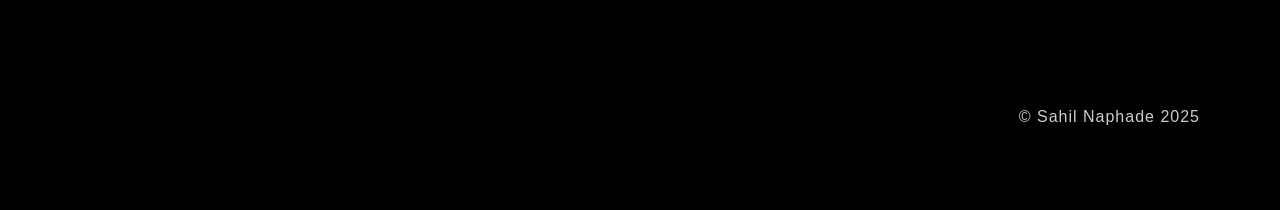
==== commit 509f20c9: "Refactor about.html for cleaner structure Removed redundant HTML elements and fixed formatting issue" ====
--- a/about.html
+++ b/about.html
@@ -6,9 +6,9 @@
   <meta http-equiv="X-UA-Compatible" content="IE=edge" />
   <meta name="viewport" content="width=device-width, initial-scale=1.0" />
 
-  <link rel="stylesheet" href=".styles.min.css" />
-
-  <link rel="icon" type="image/png" href="../assets/img/fav.png" />
+  <link rel="stylesheet" href="styles.min.css" />
+
+  <link rel="icon" type="image/png" href=".img/fav.png" />
 
   <link rel="stylesheet" href="https://use.typekit.net/kse0maf.css" />
 
@@ -51,7 +51,7 @@
       </div>
       <div class="more-about-content">
         <div class="more-about-img">
-          <img src="../assets/img/1000131009.jpg" alt="Sahil Naphade Profile Picture"
+          <img src=".img/1000131009.jpg" alt="Sahil Naphade Profile Picture"
             style="width: 700px; height: 400px; object-fit: cover;" />
 
         </div>
--- a/styles.min.css
+++ b/styles.min.css
@@ -0,0 +1,1611 @@
+@import"https://fonts.googleapis.com/css2?family=Open+Sans:ital,wght@0,300;0,400;0,700;0,800;1,600&display=swap";
+
+html {
+    --mainColor: #34a3a3;
+    --secondColor: #bae8e8;
+    --thirdColor: #27496d;
+    --pink: #fb839e;
+    --green-alt: #06d79c;
+    --purple: #8a49ff;
+    --bg: black;
+    --darkBlue: #0b0b0f;
+    --white: white;
+    --whiteLight: #ffffffcc
+}
+
+html[data-theme=light] {
+    --mainColor: #39a2db;
+    --secondColor: #a2dbfa;
+    --thirdColor: #39a2db;
+    --pink: #ff94cc;
+    --green-alt: #a8dadc;
+    --purple: #a239ea;
+    --bg: #fff;
+    --darkBlue: #fcfcfc;
+    --white: #131313;
+    --whiteLight: #343a40
+}
+
+::-webkit-scrollbar {
+    width: 5px;
+    border-radius: 10px 0
+}
+
+::-webkit-scrollbar-track {
+    background-color: var(--bg)
+}
+
+::-webkit-scrollbar-thumb {
+    background-color: var(--mainColor)
+}
+
+.intro {
+    background: var(--bg);
+    position: fixed;
+    top: 0;
+    left: 0;
+    width: 100%;
+    height: 100%;
+    display: flex;
+    justify-content: center;
+    align-items: center;
+    flex-direction: column;
+    z-index: 1000
+}
+
+.intro-text {
+    color: var(--thirdColor);
+    font-family: "Open Sans", sans-serif;
+    font-size: 2em
+}
+
+.intro-btn {
+    display: block;
+    padding: 14px 18px;
+    font-weight: 800;
+    font-size: 12px;
+    letter-spacing: 6px;
+    color: var(--white);
+    border: 1px solid var(--white);
+    outline: none;
+    font-family: "Open Sans", sans-serif;
+    overflow: hidden;
+    background: none;
+    transition: .8s ease-out;
+    position: relative;
+    margin-top: 2em;
+    z-index: 10;
+    transform: translateX(-75%)
+}
+
+.intro-btn:hover {
+    color: var(--bg);
+    cursor: crosshair
+}
+
+.intro-btn::before {
+    content: "";
+    position: absolute;
+    background: var(--white);
+    left: 0;
+    right: 0;
+    bottom: 0;
+    top: 100%;
+    transition: top .8s ease-out;
+    z-index: -9
+}
+
+.intro-btn:hover::before {
+    top: 0
+}
+
+.slider {
+    background: var(--green-alt);
+    position: fixed;
+    top: 0;
+    left: 0;
+    width: 100%;
+    height: 100%;
+    transform: translateY(100%);
+    z-index: 1000
+}
+
+.slider-2 {
+    background: var(--purple);
+    position: fixed;
+    top: 0;
+    left: 0;
+    width: 100%;
+    height: 100%;
+    transform: translateY(100%);
+    z-index: 1000
+}
+
+.hide {
+    background: var(--bg);
+    overflow: hidden
+}
+
+.hide span {
+    transform: translateY(100%);
+    display: inline-block
+}
+
+.cursor-effect {
+    width: 2.5rem;
+    height: 2.5rem;
+    border-radius: 50%;
+    transform: translate(-50%, -50%);
+    pointer-events: none;
+    position: absolute;
+    transition: all .3s ease;
+    z-index: 1000;
+    -webkit-backdrop-filter: invert(1);
+    backdrop-filter: invert(1)
+}
+
+.link-grow {
+    transform: scale(2);
+    transform-origin: 100% 100%;
+    background: rgba(255, 255, 255, .3)
+}
+
+.effect-wrap .effect {
+    position: absolute;
+    z-index: 1
+}
+
+.effect-wrap .effect-1 {
+    width: 20px;
+    height: 20px;
+    border: 3px solid var(--purple);
+    right: 10%;
+    bottom: 10%;
+    animation: spin 10s linear infinite
+}
+
+.effect-wrap .effect-2 {
+    left: 3%;
+    bottom: 20%;
+    width: 40px;
+    display: flex;
+    flex-wrap: wrap;
+    justify-content: space-between;
+    animation: topBounce 3s ease-in-out infinite
+}
+
+.effect-wrap .effect-2 div {
+    height: 3px;
+    width: 3px;
+    background-color: var(--pink);
+    margin: 0 3px 8px;
+    border-radius: 50%
+}
+
+.effect-wrap .effect-3 {
+    border-top: 25px solid rgba(0, 0, 0, 0);
+    border-left: 25px solid var(--green-alt);
+    left: 30%;
+    top: 10%;
+    animation: spin 15s linear infinite
+}
+
+.effect-wrap .effect-3::before {
+    content: "";
+    border-top: 30px solid rgba(0, 0, 0, 0);
+    border-left: 30px solid var(--mainColor);
+    position: absolute;
+    opacity: .5;
+    right: 0px;
+    top: -25px
+}
+
+@keyframes spin {
+    0% {
+        transform: rotate(0deg)
+    }
+
+    100% {
+        transform: rotate(360deg)
+    }
+}
+
+@keyframes topBounce {
+
+    0%,
+    100% {
+        transform: translateY(0)
+    }
+
+    50% {
+        transform: translateY(25px)
+    }
+}
+
+.inner {
+    background: var(--green-alt);
+    border-radius: 10px;
+    max-width: 250px;
+    -webkit-clip-path: circle(10% at 83% 18%);
+    clip-path: circle(10% at 83% 18%);
+    padding: 2rem;
+    transition: all .6s ease-in-out;
+    position: absolute;
+    top: .5rem;
+    right: 2rem;
+    z-index: 100
+}
+
+.inner:hover {
+    -webkit-clip-path: circle(75%);
+    clip-path: circle(75%);
+    background: linear-gradient(to bottom left, var(--green-alt), var(--darkBlue))
+}
+
+.inner span {
+    float: right;
+    color: var(--white);
+    font-style: italic;
+    font-weight: bold;
+    transition: color .5s;
+    position: relative;
+    margin-right: 5%
+}
+
+.inner:hover span {
+    color: rgba(255, 255, 255, 0)
+}
+
+.inner h1 {
+    color: var(--white);
+    padding: .75rem 0;
+    margin-bottom: .75rem
+}
+
+.inner p {
+    color: var(--white);
+    font-size: .8rem;
+    line-height: 1.6;
+    font-weight: 300
+}
+
+.inner a {
+    text-decoration: none;
+    color: var(--white);
+    font-size: .75rem;
+    border-bottom: 3px dotted var(--mainColor)
+}
+
+input[type=checkbox] {
+    height: 0;
+    width: 0;
+    visibility: hidden
+}
+
+input[type=checkbox]:checked+label {
+    background: var(--mainColor)
+}
+
+input[type=checkbox]:checked+label:after {
+    left: calc(100% - 5px);
+    transform: translateX(-100%)
+}
+
+.toggle {
+    cursor: pointer;
+    text-indent: -9999px;
+    width: 52px;
+    height: 27px;
+    background: #d3d3d3;
+    float: right;
+    border-radius: 100px;
+    position: absolute;
+    bottom: 8%;
+    right: 50%;
+    left: 50%;
+    transform: translate(-50%, -50%)
+}
+
+.toggle:after {
+    content: "";
+    position: absolute;
+    top: 3px;
+    left: 3px;
+    width: 20px;
+    height: 20px;
+    background: #fff;
+    border-radius: 90px;
+    transition: .3s
+}
+
+.toggle:active:after {
+    width: 45px
+}
+
+html.transition,
+html.transition *,
+html.transition *:before,
+html.transition *:after {
+    transition: all 750ms !important;
+    transition-delay: 0 !important
+}
+
+* {
+    margin: 0;
+    padding: 0;
+    box-sizing: border-box;
+    outline: none
+}
+
+::before,
+::after {
+    box-sizing: border-box
+}
+
+h1,
+h2,
+h3,
+h4,
+h5,
+h6 {
+    color: var(--white);
+    font-weight: 600
+}
+
+body {
+    font-size: 10px;
+    line-height: 1.6;
+    letter-spacing: 1px;
+    font-family: "Open Sans", sans-serif;
+    font-weight: 300;
+    color: var(--white);
+    min-height: 100vh;
+    max-width: 100%;
+    background: var(--bg);
+    -webkit-tap-highlight-color: rgba(0, 0, 0, 0);
+    overflow-x: hidden;
+    scroll-behavior: smooth
+}
+
+a {
+    text-decoration: none;
+    color: var(--secondColor);
+    cursor: crosshair
+}
+
+img {
+    vertical-align: middle;
+    max-width: 100%
+}
+
+.container {
+    margin: auto;
+    width: 100%;
+    max-width: 1480px
+}
+
+button {
+    font-family: inherit;
+    font-weight: inherit
+}
+
+section {
+    padding: 15rem 0
+}
+
+.section-title {
+    padding: 0 15px;
+    width: 100%;
+    margin-bottom: 40px
+}
+
+.section-title h2 {
+    text-align: center;
+    font-size: 40px
+}
+
+@font-face {
+    font-family: "the_historia_demoregular";
+    src: url("../fonts/fontsfree-net-thehistoriademo-webfont.woff2") format("woff2"), url("../fonts/fontsfree-net-thehistoriademo-webfont.woff") format("woff")
+}
+
+@media screen and (max-width: 900px) {
+    .about {
+        padding: 2rem 2rem !important
+    }
+}
+
+@media screen and (max-width: 768px) {
+    header .landing-text h1 {
+        padding: 3rem !important
+    }
+
+    header .nav-list {
+        margin-top: 2.5rem;
+        flex-direction: column
+    }
+
+    header .nav-list li {
+        margin: 1rem 0
+    }
+
+    header .nav-list li .nav-link {
+        font-size: 1.3rem
+    }
+
+    .portfolio {
+        margin-top: 12rem
+    }
+
+    .about-heading h2,
+    .services-heading h2,
+    .contact-title h2 {
+        font-size: 1.5rem !important
+    }
+
+    .footer-links:nth-child(1) {
+        margin-right: 5em !important
+    }
+
+    .more-about-content {
+        flex-direction: column;
+        flex-wrap: wrap
+    }
+
+    .more-about-img,
+    .more-about-text {
+        width: 100% !important;
+        margin: 2rem auto
+    }
+
+    .cursor-effect {
+        display: none
+    }
+
+    .about .container {
+        flex-direction: column;
+        flex-wrap: wrap
+    }
+
+    .about .container .profile-img {
+        margin-bottom: 2.5rem
+    }
+}
+
+@media screen and (max-width: 600px) {
+    .landing-text h1 {
+        font-size: 5rem !important;
+        padding: 2rem
+    }
+
+    .nav-list {
+        margin-top: -1rem !important
+    }
+
+    .nav-list .nav-link {
+        font-size: 3.5rem !important
+    }
+
+    .menu-toggler {
+        top: 2.2rem;
+        right: 1rem;
+        width: 1.5rem;
+        height: 1rem
+    }
+
+    .about {
+        margin-top: 9rem !important
+    }
+
+    .about .container {
+        flex-direction: column
+    }
+
+    .about .container .profile-img {
+        margin: 0 2rem 4rem 1rem
+    }
+
+    .logo {
+        top: 2.2rem;
+        left: 1rem;
+        width: 4rem !important;
+        padding: .6rem .3rem !important
+    }
+
+    .logo h2 {
+        font-size: 1.2rem !important
+    }
+
+    .project {
+        padding: 4em !important
+    }
+
+    .contact .container {
+        padding: 0px 20px !important
+    }
+
+    .contact .container form {
+        width: 100% !important;
+        min-width: 0 !important
+    }
+
+    .contact .container form .input-row {
+        flex-direction: column
+    }
+
+    .contact .container form .input-row .side {
+        width: 100% !important;
+        margin-bottom: 50px
+    }
+
+    .contact .container form .textarea {
+        margin-top: 0 !important
+    }
+
+    .sub {
+        font-size: .9rem !important;
+        margin: 0px 0 60px !important
+    }
+
+    .services {
+        margin-top: 6rem !important;
+        padding: 4rem 1rem !important
+    }
+
+    .about-content p {
+        margin-top: 0rem !important;
+        font-size: .8rem !important
+    }
+
+    .contact-title {
+        padding: 6rem 2rem 2rem 6rem !important
+    }
+
+    .footer-links:nth-child(1) {
+        margin-bottom: 5em;
+        margin-right: -6em !important
+    }
+
+    .effect-3 {
+        top: 12rem !important;
+        left: 5rem !important
+    }
+
+    .inner {
+        top: 1rem !important;
+        max-width: 220px !important;
+        padding: 1rem
+    }
+
+    .inner span {
+        display: none
+    }
+}
+
+@media screen and (max-width: 350px) {
+    header .landing-text {
+        flex-direction: column
+    }
+
+    header .landing-text h1 {
+        font-size: 5rem
+    }
+
+    .profile-img {
+        max-width: 400px
+    }
+
+    .services-heading h2 {
+        font-size: 1.2rem !important
+    }
+
+    .services-content p,
+    .about-content {
+        font-size: .6rem
+    }
+}
+
+@media screen and (max-width: 300px) {
+    .services-heading h2 {
+        font-size: 1rem !important
+    }
+
+    .project-box {
+        padding: 1.4rem !important
+    }
+}
+
+@media screen and (max-width: 360px) {
+    .service-item p {
+        font-size: .67rem !important
+    }
+}
+
+.about {
+    margin-top: 13rem;
+    padding: 2rem 6rem;
+    position: relative
+}
+
+.about .container {
+    display: flex;
+    align-items: center;
+    justify-content: center
+}
+
+.about .container .about-heading {
+    text-align: center;
+    text-transform: uppercase;
+    line-height: 0;
+    margin-bottom: 3rem
+}
+
+.about .container .about-heading h2 {
+    font-size: 3rem;
+    opacity: 1
+}
+
+.about .container .profile-img {
+    flex: 1;
+    margin-right: 2.5rem;
+    z-index: 100;
+    position: relative
+}
+
+.about .container .profile-img img {
+    width: 510px;
+    height: auto;
+    -o-object-fit: cover;
+    object-fit: cover;
+    filter: grayscale(100%);
+    transition: .3s
+}
+
+.about .container .profile-img img:hover {
+    filter: none;
+    transform: scale(1.05)
+}
+
+.about .container .about-content {
+    flex: 1;
+    font-size: 1rem;
+    line-height: 2
+}
+
+.about .container .about-content p {
+    margin-top: 5rem;
+    font-weight: 300;
+    text-align: left;
+    color: var(--white)
+}
+
+.about .container .about-content p a {
+    font-weight: 700;
+    color: var(--mainColor)
+}
+
+.about-cta {
+    text-align: center;
+    margin: 2rem 0;
+    font-size: .95em
+}
+
+.about-cta span {
+    margin-left: 10px
+}
+
+.about-cta a {
+    font-weight: 800;
+    position: relative;
+    color: var(--green-alt)
+}
+
+.about-cta a::before {
+    position: absolute;
+    content: "";
+    bottom: 0;
+    left: 0;
+    height: 1px;
+    width: 0%;
+    background-color: var(--secondColor);
+    transition: width .3s ease
+}
+
+.about-cta a:hover::before {
+    width: 100%
+}
+
+.about-cta .exp-cta {
+    color: var(--pink);
+    margin-left: 10px
+}
+
+.contact {
+    background: var(--bg);
+    max-width: 1480px;
+    margin: 6rem auto 0 auto;
+    padding-top: 4rem
+}
+
+.contact-title {
+    display: flex;
+    flex-direction: column;
+    padding: 6rem 6rem 2rem 6rem;
+    text-align: right
+}
+
+.contact-title h5 {
+    text-transform: uppercase;
+    color: var(--whiteLight);
+    font-size: .8rem;
+    letter-spacing: 3px
+}
+
+.contact-title h2 {
+    font-size: 2.2rem;
+    text-transform: capitalize;
+    letter-spacing: -1px
+}
+
+.contact .container {
+    display: flex;
+    align-items: center;
+    flex-direction: column;
+    padding: 60px 0
+}
+
+.contact .container .sub {
+    text-align: center;
+    line-height: 1.3;
+    font-size: 1.3rem;
+    color: var(--whiteLight);
+    margin: 50px 0 60px
+}
+
+.contact .container form {
+    width: 70%;
+    min-width: 450px
+}
+
+.contact .container form .input-row {
+    display: flex;
+    justify-content: space-between
+}
+
+.contact .container form .input-row .side {
+    width: 45%
+}
+
+.contact .container form label {
+    margin-top: 20px;
+    display: block;
+    text-transform: capitalize;
+    color: #868f97;
+    font-size: 12px;
+    margin-bottom: 5px
+}
+
+.contact .container form input,
+.contact .container form textarea {
+    border: 0;
+    border-radius: 0;
+    box-sizing: border-box;
+    border-bottom: 1px solid var(--white);
+    background: rgba(0, 0, 0, 0);
+    outline: none;
+    box-shadow: none;
+    text-align: left;
+    font-size: 14.5px;
+    width: 100%;
+    color: var(--white);
+    padding: .6em .6em .6em 0
+}
+
+.contact .container form .textarea {
+    margin-top: 99px
+}
+
+.contact .container form .textarea textarea {
+    resize: none;
+    line-height: 1.4
+}
+
+.contact .container form button {
+    outline: none;
+    cursor: pointer;
+    text-transform: capitalize;
+    color: var(--white);
+    padding: 15px 30px;
+    background: rgba(0, 0, 0, 0);
+    border: 1px solid var(--mainColor);
+    display: block;
+    margin: 80px auto 0;
+    position: relative;
+    color: var(--mainColor)
+}
+
+.contact .container form button:hover {
+    color: var(--white);
+    background: var(--mainColor);
+    transition: .3s all ease
+}
+
+header {
+    width: 100%;
+    height: 100vh;
+    background: var(--darkBlue);
+    position: relative
+}
+
+header .landing-text {
+    position: absolute;
+    top: 50%;
+    left: 50%;
+    transform: translate(-50%, -50%);
+    text-align: center;
+    width: 100%;
+    z-index: 10;
+    -webkit-user-select: none;
+    -moz-user-select: none;
+    user-select: none
+}
+
+header .landing-text h1 {
+    font-size: 10rem;
+    font-family: "the_historia_demoregular", sans-serif;
+    padding: 1rem;
+    background: linear-gradient(to top, var(--mainColor), var(--secondColor));
+    -webkit-background-clip: text;
+    background-clip: text;
+    -webkit-text-fill-color: rgba(0, 0, 0, 0);
+    letter-spacing: 5px
+}
+
+header .landing-text p {
+    font-size: .9rem;
+    padding: 0 1rem
+}
+
+.logo img {
+    position: fixed;
+    top: 1rem;
+    left: 2rem;
+    width: 4rem;
+    background-color: rgba(var(--bg), 0.75);
+    padding: .3rem;
+    z-index: 101;
+    -webkit-user-select: none;
+    -moz-user-select: none;
+    user-select: none
+}
+
+.project {
+    max-width: 1480px;
+    margin: auto;
+    padding: 6rem 0
+}
+
+.project h5 {
+    text-transform: uppercase;
+    color: var(--whiteLight) !important;
+    font-size: .8rem;
+    letter-spacing: 3px
+}
+
+.project h2 {
+    font-size: 2.2rem;
+    text-transform: capitalize;
+    letter-spacing: -1px
+}
+
+.project-item-container {
+    display: grid;
+    grid-template-columns: repeat(auto-fit, minmax(18rem, 1fr));
+    grid-gap: 4rem;
+    color: var(--bg);
+    margin: 6rem auto 0 auto;
+    max-width: 1720px;
+    width: 100%
+}
+
+.project-box {
+    padding: 2rem;
+    height: 18rem;
+    display: flex;
+    flex-direction: column;
+    gap: 3rem;
+    position: relative
+}
+
+@media only screen and (max-width: 56.25em) {
+    .project-box {
+        height: 18rem
+    }
+}
+
+.project-box:hover {
+    border: solid 2px var(--white);
+    color: var(--white)
+}
+
+.project .project-box:nth-child(1):hover:after {
+    outline: 2px solid #add8e6;
+    background: #add8e6
+}
+
+.project .project-box:nth-child(2):hover:after {
+    background: #f08080;
+    outline: 2px solid #f08080
+}
+
+.project .project-box:nth-child(3):hover:after {
+    background: #e0ffff;
+    outline: 2px solid #e0ffff
+}
+
+.project .project-box:nth-child(4):hover:after {
+    background: #d3d3d3;
+    outline: 2px solid #789
+}
+
+.project .project-box:nth-child(4):hover:after .project-box__link {
+    width: -moz-min-content;
+    width: min-content
+}
+
+.project .project-box:nth-child(5):hover:after {
+    background: #90ee90;
+    outline: 2px solid #90ee90
+}
+
+.project .project-box:nth-child(5):hover:after .project-box__link {
+    width: -moz-min-content;
+    width: min-content
+}
+
+.project .project-box:nth-child(6):hover:after {
+    background: #ffffe0;
+    outline: 2px solid #ffffe0
+}
+
+.project .project-box:nth-child(6):hover:after .project-box__link {
+    width: -moz-min-content;
+    width: min-content
+}
+
+.project .project-box:nth-child(7):hover:after {
+    background: #20b2aa;
+    outline: 2px solid #20b2aa
+}
+
+.project .project-box:nth-child(7):hover:after .project-box__link {
+    width: -moz-min-content;
+    width: min-content
+}
+
+.project .project-box:nth-child(8):hover:after {
+    background: #ffb6c1;
+    outline: 2px solid #ffb6c1
+}
+
+.project .project-box:nth-child(8):hover:after .project-box__link {
+    width: -moz-min-content;
+    width: min-content
+}
+
+.project-box__link {
+    align-self: flex-end;
+    width: 25%;
+    display: flex;
+    justify-content: flex-end;
+    align-items: center
+}
+
+@media only screen and (max-width: 56.25em) {
+    .project-box__link {
+        width: 30%
+    }
+}
+
+.project-box__link a ion-icon {
+    width: 35px;
+    height: 25px;
+    color: var(--white)
+}
+
+.project-box__content {
+    align-self: center
+}
+
+.project-box__content h3 {
+    margin-bottom: 3rem;
+    letter-spacing: -0.5px;
+    line-height: 2rem;
+    font-size: 1.5rem;
+    font-weight: 800;
+    text-transform: capitalize;
+    color: var(--whiteLight)
+}
+
+.project-box__content h5 {
+    color: var(--secondColor);
+    font-size: 1em;
+    font-weight: 400
+}
+
+.project-box {
+    position: relative;
+    background: var(--bg);
+    border: 1px solid var(--white)
+}
+
+.project-box:after {
+    content: "";
+    position: absolute;
+    width: 103%;
+    height: 101%;
+    top: 1rem;
+    right: .5rem;
+    z-index: -1
+}
+
+.project-box:hover {
+    background: none;
+    background-color: var(--darkBlue);
+    transition: all .2s ease
+}
+
+.project-box:hover:after {
+    transition: all .2s ease
+}
+
+.project-box__absolute-link {
+    position: absolute;
+    top: 0;
+    left: 0;
+    width: 100%;
+    height: 100%
+}
+
+.services {
+    margin: 6rem 0;
+    background: var(--bg)
+}
+
+.services .services-content {
+    text-align: center
+}
+
+.services .services-content .services-heading {
+    text-align: center;
+    text-transform: uppercase;
+    line-height: 0;
+    margin-bottom: 3rem
+}
+
+.services .services-content .services-heading h2 {
+    font-size: 3rem;
+    opacity: 1;
+    margin: 1rem 0 6rem
+}
+
+.services .services-content .services-heading h2 span {
+    color: var(--mainColor)
+}
+
+.services .service-item-container {
+    width: 100%;
+    display: flex;
+    justify-content: space-evenly;
+    align-items: center;
+    text-align: center;
+    flex-wrap: wrap
+}
+
+.services .service-item-container .service-item {
+    display: flex;
+    flex-direction: column;
+    justify-content: space-around;
+    align-items: center;
+    border-radius: 10px;
+    width: 350px;
+    height: 300px;
+    padding: 20px 25px;
+    margin: 20px;
+    position: relative
+}
+
+.services .service-item-container .service-item:hover {
+    box-shadow: inset 6px 6px 30px rgba(246, 246, 246, .2);
+    transition: all .3s ease
+}
+
+.services .service-item-container .service-item ion-icon {
+    width: 55px;
+    height: 55px;
+    color: var(--mainColor)
+}
+
+.services .service-item-container .service-item h5 {
+    color: var(--white);
+    letter-spacing: 1px;
+    font-size: 1.2rem;
+    margin: 10px 0
+}
+
+.services .service-item-container .service-item p {
+    color: var(--whiteLight);
+    font-size: 1.4em
+}
+
+.footer {
+    background: var(--bg);
+    padding: 8rem 5rem 5rem;
+    position: relative;
+    z-index: 1
+}
+
+.footer hr {
+    border-color: var(--whiteLight);
+    border-width: 1px;
+    margin-bottom: 4rem;
+    opacity: .4
+}
+
+.footer-head {
+    margin-top: 2rem;
+    font-size: 1rem;
+    font-weight: 500
+}
+
+.footer-head h5 {
+    text-transform: uppercase;
+    letter-spacing: .2em;
+    margin-bottom: 15px
+}
+
+.footer-head .link-container {
+    color: var(--thirdColor);
+    display: flex;
+    flex-wrap: wrap
+}
+
+.footer-head .link-container .footer-links:nth-child(1) {
+    margin-right: 15em
+}
+
+.footer-head .link-container .footer-links:nth-child(2) {
+    display: flex;
+    flex-direction: row
+}
+
+.footer-head .link-container .footer-links:nth-child(2) p {
+    margin-left: 1.5rem
+}
+
+.footer-head .link-container .footer-links p {
+    margin-bottom: 16px
+}
+
+.footer-head .link-container .footer-links p a {
+    color: var(--mainColor)
+}
+
+.footer-head .link-container .footer-links p a:hover {
+    transition: .3s;
+    color: var(--thirdColor)
+}
+
+.footer-copy {
+    color: var(--whiteLight);
+    padding: 140px 0 0;
+    text-align: right;
+    font-size: 1rem
+}
+
+.more-about {
+    padding: 2rem;
+    width: 100%;
+    height: 100%;
+    margin: auto;
+    font-size: .9rem;
+    color: var(--whiteLight)
+}
+
+.more-about h2 {
+    font-size: 2.3rem;
+    text-transform: uppercase;
+    margin: 2rem 0 5rem
+}
+
+.more-about h2 span {
+    color: var(--secondColor)
+}
+
+.more-about-content {
+    display: flex;
+    flex-wrap: wrap;
+    margin: auto;
+    width: 100%;
+    justify-content: space-between
+}
+
+.more-about-img {
+    width: 40%;
+    height: auto;
+    padding: 0 15px;
+    -webkit-user-select: none;
+    -moz-user-select: none;
+    user-select: none;
+    max-width: 400px;
+    z-index: 100
+}
+
+.more-about-text {
+    width: 60%;
+    padding: 0 15px
+}
+
+.more-about-text h3 {
+    font-size: 1.2rem;
+    margin: 5rem 0 2.5rem
+}
+
+.more-about-text .skills {
+    display: flex;
+    flex-wrap: wrap
+}
+
+.more-about-text .skills .skill-item {
+    background: rgba(var(--darkBlue), 0.7);
+    border: 1px solid var(--mainColor);
+    padding: 5px 15px;
+    margin: 0 10px 10px 0;
+    border-radius: 20px
+}
+
+.more-about-text .tabs {
+    margin-top: 4rem
+}
+
+.more-about-text .tabs .tab-item {
+    padding: 2px;
+    background-color: rgba(0, 0, 0, 0);
+    border: none;
+    display: inline-block;
+    color: var(--thirdColor);
+    font-size: 1.1rem;
+    cursor: crosshair;
+    font-weight: 500;
+    font-family: inherit;
+    -webkit-user-select: none;
+    -moz-user-select: none;
+    user-select: none;
+    margin-right: 30px;
+    position: relative;
+    opacity: .5;
+    transition: all .3s ease
+}
+
+.more-about-text .tabs .tab-item:last-child {
+    margin: 0
+}
+
+.more-about-text .tabs .tab-item::before {
+    content: "";
+    position: absolute;
+    left: 0;
+    bottom: 0;
+    width: 0%;
+    height: 1px;
+    background-color: var(--thirdColor);
+    transition: width .3s ease
+}
+
+.more-about-text .tabs .tab-item:hover::before {
+    width: 100%
+}
+
+.more-about-text .tabs .tab-item.active {
+    color: var(--mainColor);
+    opacity: 1;
+    cursor: crosshair
+}
+
+.more-about-text .tabs .tab-item.active::before {
+    width: 100%;
+    background-color: var(--mainColor)
+}
+
+.tab-content {
+    padding: 40px 0;
+    display: none
+}
+
+.tab-content .timeline {
+    position: relative
+}
+
+.tab-content .timeline::before {
+    content: "";
+    position: absolute;
+    height: 100%;
+    width: 1px;
+    top: 0;
+    left: 5px;
+    background-color: var(--mainColor)
+}
+
+.tab-content .timeline-item {
+    margin-bottom: 30px;
+    position: relative;
+    padding: 10px 0 0 40px
+}
+
+.tab-content .timeline-item::before {
+    content: "";
+    position: absolute;
+    height: 11px;
+    width: 11px;
+    background-color: var(--mainColor);
+    left: 0;
+    top: 16px;
+    border-radius: 50%
+}
+
+.tab-content .timeline-item .date {
+    display: block;
+    color: var(--mainColor);
+    font-weight: 400;
+    margin: 0 0 10px
+}
+
+.tab-content .timeline-item h4 {
+    font-size: 1.1rem;
+    margin: 0 0 10px
+}
+
+.tab-content .timeline-item h4 span {
+    font-weight: 400;
+    font-style: italic
+}
+
+.tab-content .timeline-item ul {
+    list-style-type: square
+}
+
+.tab-content .timeline-item ul li {
+    margin-bottom: 1rem
+}
+
+.tab-content .timeline-item:last-child {
+    margin-bottom: 0
+}
+
+.tab-content.active {
+    display: block
+}
+
+/* CERTIFICATE GRID */
+.cert-grid {
+    display: grid;
+    grid-template-columns: repeat(4, 1fr);
+    gap: 20px;
+    margin-top: 30px;
+}
+
+.cert-grid img {
+    width: 100%;
+    height: 200px;
+    object-fit: cover;
+    border-radius: 10px;
+    cursor: pointer;
+    border: 1px solid #242424;
+    transition: transform 0.3s ease, box-shadow 0.3s ease;
+}
+
+.cert-grid img:hover {
+    transform: scale(1.05);
+    box-shadow: 0 12px 30px rgba(0, 0, 0, 0.7);
+}
+
+/* RESPONSIVE */
+@media (max-width: 1024px) {
+    .cert-grid {
+        grid-template-columns: repeat(3, 1fr);
+    }
+}
+
+@media (max-width: 768px) {
+    .cert-grid {
+        grid-template-columns: repeat(2, 1fr);
+    }
+}
+
+@media (max-width: 480px) {
+    .cert-grid {
+        grid-template-columns: 1fr;
+    }
+}
+
+.cert-grid {
+    display: grid;
+    grid-template-columns: repeat(4, 1fr);
+    gap: 20px;
+    margin-top: 30px;
+}
+
+.cert-grid img {
+    width: 100%;
+    height: 200px;
+    object-fit: cover;
+    cursor: pointer;
+    border-radius: 10px;
+    border: 1px solid #242424;
+    transition: 0.3s;
+}
+
+.cert-grid img:hover {
+    transform: scale(1.05);
+}
+
+#lightbox {
+    position: fixed;
+    inset: 0;
+    background: rgba(0, 0, 0, 0.9);
+    display: none;
+    align-items: center;
+    justify-content: center;
+    z-index: 9999;
+}
+
+#lightbox img {
+    max-width: 90%;
+    max-height: 90%;
+}
+
+.lightbox-close {
+    position: absolute;
+    top: 20px;
+    right: 30px;
+    font-size: 40px;
+    color: white;
+    cursor: pointer;
+}
+
+/* RESET */
+* {
+    margin: 0;
+    padding: 0;
+    box-sizing: border-box;
+}
+
+body {
+    background: #000;
+    color: #fff;
+    font-family: Arial, sans-serif;
+}
+
+/* ===== GALLERY ===== */
+
+.image-gallery {
+    max-width: 1200px;
+    margin: auto;
+    padding: 60px 20px;
+}
+
+.gallery-title {
+    text-align: center;
+    margin-bottom: 40px;
+    font-size: 28px;
+}
+
+.gallery-grid {
+    display: grid;
+    grid-template-columns: repeat(4, 1fr);
+    gap: 25px;
+}
+
+.gallery-item {
+    position: relative;
+    display: block;
+    cursor: pointer;
+    border-radius: 12px;
+    overflow: hidden;
+}
+
+.gallery-item img {
+    width: 100%;
+    height: 200px;
+    object-fit: cover;
+}
+
+/* title on image */
+.img-title {
+    position: absolute;
+    top: 0;
+    width: 100%;
+    padding: 8px;
+    background: rgba(0, 0, 0, 0.7);
+    font-size: 13px;
+    text-align: center;
+}
+
+/* ===== ZOOM MODAL ===== */
+
+.zoom-toggle {
+    display: none;
+}
+
+.zoom-modal {
+    position: fixed;
+    inset: 0;
+    display: none;
+    z-index: 9999;
+}
+
+.zoom-toggle:checked~.zoom-modal {
+    display: block;
+}
+
+/* background overlay */
+.zoom-overlay {
+    position: fixed;
+    inset: 0;
+    background: rgba(0, 0, 0, 0.85);
+    cursor: pointer;
+}
+
+/* centered zoom box */
+.zoom-content {
+    position: fixed;
+    top: 50%;
+    left: 50%;
+    transform: translate(-50%, -50%);
+    text-align: center;
+    max-width: 90vw;
+}
+
+.zoom-content h3 {
+    margin-bottom: 15px;
+}
+
+.zoom-content img {
+    max-width: 100%;
+    max-height: 70vh;
+    border-radius: 10px;
+}
+
+/* close button */
+.zoom-close {
+    position: absolute;
+    top: -40px;
+    right: 0;
+    font-size: 36px;
+    cursor: pointer;
+}
+
+/* RESPONSIVE */
+@media (max-width: 900px) {
+    .gallery-grid {
+        grid-template-columns: repeat(2, 1fr);
+    }
+}
+
+@media (max-width: 500px) {
+    .gallery-grid {
+        grid-template-columns: 1fr;
+    }
+}
+
+.zoom-content {
+    h3 {
+        font-size: 30px;
+    }
+}
+
+.image-gallery {
+    h2 {
+        font-size: 40px;
+    }
+}
